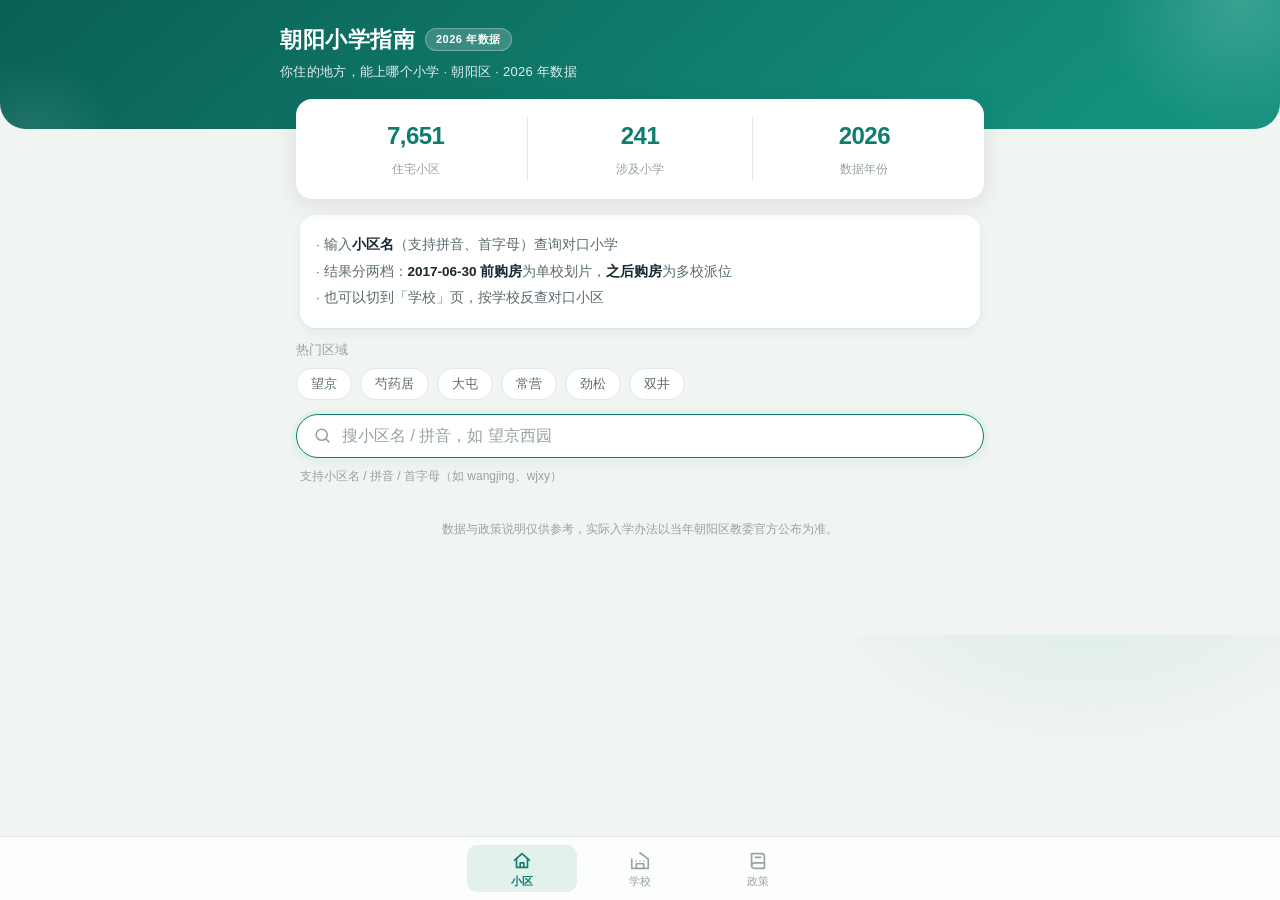
==== web/index.html @ c007869a "Initial commit: Chaoyang elementary school district guide (static web app)" ====
<!DOCTYPE html>
<html lang="zh-CN">
<head>
<meta charset="utf-8">
<meta name="viewport" content="width=device-width, initial-scale=1, viewport-fit=cover">
<title>朝阳小学指南 · 你住的地方，能上哪个小学</title>
<meta name="description" content="北京朝阳区住宅区对应小学入学服务片查询指南：7651 个小区对口学校、多校派位范围、入学政策。数据来源：朝阳区招生考试中心（2026年）。">
<link rel="stylesheet" href="app.css?v=7">
</head>
<body>
<header class="topbar">
  <div class="topbar-inner">
    <div class="brand-row">
      <span class="brand">朝阳小学指南</span>
      <span class="year-pill" id="year-pill">2026 年数据</span>
    </div>
    <div class="sub" id="meta-sub">你住的地方，能上哪个小学</div>
  </div>
</header>

<main id="main">

  <!-- ========== 查小区 ========== -->
  <section id="view-home" class="view">
    <div id="home-default">
      <div class="stats-card">
        <div class="stat"><b id="stat-count">–</b><span>住宅小区</span></div>
        <div class="stat"><b id="stat-schools">–</b><span>涉及小学</span></div>
        <div class="stat"><b id="stat-year">2026</b><span>数据年份</span></div>
      </div>
      <div class="tips">
        <p>· 输入<b>小区名</b>（支持拼音、首字母）查询对口小学</p>
        <p>· 结果分两档：<b>2017-06-30 前购房</b>为单校划片，<b>之后购房</b>为多校派位</p>
        <p>· 也可以切到「学校」页，按学校反查对口小区</p>
      </div>
      <div class="hot-areas">
        <div class="recent-title">热门区域</div>
        <div class="chips">
          <button class="chip" data-name="望京">望京</button>
          <button class="chip" data-name="芍药居">芍药居</button>
          <button class="chip" data-name="大屯">大屯</button>
          <button class="chip" data-name="常营">常营</button>
          <button class="chip" data-name="劲松">劲松</button>
          <button class="chip" data-name="双井">双井</button>
        </div>
      </div>
    </div>

    <div class="search-box">
      <div class="search-pill">
        <svg viewBox="0 0 24 24" fill="none" stroke="currentColor" stroke-width="2" stroke-linecap="round"><circle cx="11" cy="11" r="7"></circle><path d="M20 20l-3.5-3.5"></path></svg>
        <input id="q-community" type="search" autocomplete="off"
               placeholder="搜小区名 / 拼音，如 望京西园" maxlength="40">
      </div>
      <div class="hint" id="home-hint">支持小区名 / 拼音 / 首字母（如 wangjing、wjxy）</div>
    </div>

    <div id="recent-box" class="recent" hidden>
      <div class="recent-title">搜索历史 <button class="link-btn" id="recent-clear">清空</button></div>
      <div class="chips" id="recent-list"></div>
    </div>
    <ul id="community-results" class="result-list"></ul>
  </section>

  <!-- ========== 查学校 ========== -->
  <section id="view-school" class="view" hidden>
    <div class="search-box">
      <div class="search-pill">
        <svg viewBox="0 0 24 24" fill="none" stroke="currentColor" stroke-width="2" stroke-linecap="round"><circle cx="11" cy="11" r="7"></circle><path d="M20 20l-3.5-3.5"></path></svg>
        <input id="q-school" type="search" autocomplete="off"
               placeholder="学校名，如：花家地、白家庄" maxlength="40">
      </div>
      <div class="hint">按对口小区数排序 · 共 <span id="school-total">–</span> 所（含派位池学校）</div>
    </div>
    <ul id="school-results" class="result-list"></ul>
  </section>

  <!-- ========== 政策 ========== -->
  <section id="view-policy" class="view" hidden>
    <div class="card warn">
      <div class="card-title">先看懂一件事</div>
      <p>孩子上哪所学校，主要看两件事：<b>① 身份</b>（京籍 / 工作居住证 / 非京籍）与
      <b>② 住房</b>（朝阳房产的取证时间，或租房）。下面按六种组合说清楚。</p>
    </div>

    <div class="card">
      <div class="card-title">最重要的一条线：2017 年 6 月 30 日</div>
      <p>这一天<b>之前</b>取得朝阳不动产权证的地址 → 对应一所学校（单校划片）；<br>
      这一天<b>之后</b>取得 → 不再对应单一学校，在片区内<b>多校派位</b>。<br>
      本站每个小区的两档结果，就是这么来的。</p>
    </div>

    <div class="card">
      <div class="card-title">六种身份 × 住房组合</div>
      <div class="combo"><span class="no">1</span><div><b>京籍 + 朝阳房产</b><span>直接登记入学；按 2017-06-30 分界，单校或派位。</span></div></div>
      <div class="combo"><span class="no">2</span><div><b>京籍（外区户）+ 朝阳租房</b><span>不对应单校，统筹派位。须连续单独承租并实际居住满 3 年（至当年 5 月 1 日）+ 租赁平台备案 + 至少一方在朝阳就业满 3 年。</span></div></div>
      <div class="combo"><span class="no">3</span><div><b>工作居住证 + 朝阳房产</b><span>按本市户籍对待，规则同京籍有房。证件须在有效期内、子女已随迁、聘用单位注册在朝阳。</span></div></div>
      <div class="combo"><span class="no">4</span><div><b>工作居住证 + 租房</b><span>按本市户籍对待，统筹派位。朝阳对单位与居住地一致性审核较严。</span></div></div>
      <div class="combo"><span class="no">5</span><div><b>非京籍 + 朝阳房产</b><span>四证联审（务工就业 + 居住证明 + 全家户口簿 + 朝阳居住证）通过后统筹派位。至少一方在朝阳务工并缴社保。</span></div></div>
      <div class="combo"><span class="no">6</span><div><b>非京籍 + 租房</b><span>四证联审，居住材料为租赁合同 + 房主房产证与身份证 + 出租发票。居住证地址须与实际住所一致且连续有效。</span></div></div>
    </div>

    <div class="card">
      <div class="card-title">六年一学位</div>
      <p>一个实际居住地址自用于登记入学之年起，小学六年内原则上只提供一个学位
      （符合国家生育政策的多孩除外）。买房、租房前建议核实学位占用情况。</p>
    </div>

    <div class="card">
      <div class="card-title">关键时间线（2026 年版）</div>
      <p>5/6–5/31 信息采集（yjrx.bjedu.cn）<br>
      5/8–5/14 非京籍四证联审<br>
      6 月上旬 各校门口张贴招生公告（最终依据）<br>
      6–7 月 派位与录取</p>
    </div>

    <div class="card dim">
      <p id="policy-meta">–</p>
    </div>
  </section>

  <footer class="global-disclaimer">
    数据与政策说明仅供参考，实际入学办法以当年朝阳区教委官方公布为准。
  </footer>
</main>

<nav class="tabbar">
  <button class="tab active" data-tab="home" aria-label="小区">
    <svg viewBox="0 0 24 24" fill="none" stroke="currentColor" stroke-width="1.8" stroke-linecap="round" stroke-linejoin="round"><path d="M4 11l8-7 8 7"></path><path d="M6 10v9h12v-9"></path><path d="M10 19v-5h4v5"></path></svg>
    <span>小区</span>
  </button>
  <button class="tab" data-tab="school" aria-label="学校">
    <svg viewBox="0 0 24 24" fill="none" stroke="currentColor" stroke-width="1.8" stroke-linecap="round" stroke-linejoin="round"><path d="M3 10v10h18V10"></path><path d="M12 3l9 7"></path><path d="M8 20v-5h8v5"></path><path d="M8 12h.01M12 12h.01M16 12h.01"></path></svg>
    <span>学校</span>
  </button>
  <button class="tab" data-tab="policy" aria-label="政策">
    <svg viewBox="0 0 24 24" fill="none" stroke="currentColor" stroke-width="1.8" stroke-linecap="round" stroke-linejoin="round"><path d="M5 4h11a3 3 0 013 3v13H8a3 3 0 01-3-3V4z"></path><path d="M5 17a3 3 0 013-3h11"></path><path d="M9 8h6"></path></svg>
    <span>政策</span>
  </button>
</nav>

<script src="data.js?v=4"></script>
<script src="app.js?v=7"></script>
</body>
</html>
---- web/app.css ----
/* ============================================================
   朝阳小学指南 · 设计系统 v2
   色彩语义：primary 靛蓝 / 单校=绿 / 多校派位=琥珀 / 信息=蓝
   ============================================================ */

:root {
  --bg: #f1f5f2;
  --bg-glow: rgba(20, 144, 126, 0.10);
  --card: #ffffff;
  --ink: #17262f;
  --ink-2: #5b6b6d;
  --ink-3: #95a3a2;
  --primary: #0d7d6d;
  --primary-deep: #0a5f54;
  --primary-bright: #14907e;
  --primary-weak: #e2f1ec;
  --line: #e2e9e4;
  --green: #0c8a5a;
  --green-weak: #e7f6ef;
  --green-line: #b9e4cf;
  --amber: #c2670a;
  --amber-weak: #fdf3e3;
  --amber-line: #f0d9ae;
  --shadow-1: 0 1px 2px rgba(23, 38, 47, 0.05), 0 4px 14px rgba(23, 38, 47, 0.05);
  --shadow-2: 0 6px 24px rgba(23, 38, 47, 0.10);
  --radius: 16px;
}
@media (prefers-color-scheme: dark) {
  :root {
    --bg: #0c1210;
    --bg-glow: rgba(20, 144, 126, 0.07);
    --card: #141c19;
    --ink: #e9f0ec;
    --ink-2: #a8b6b1;
    --ink-3: #65736f;
    --primary: #57c9ac;
    --primary-deep: #0f6f5f;
    --primary-bright: #0d6657;
    --primary-weak: #1a2f2a;
    --line: #24302b;
    --green: #4ecb96;
    --green-weak: #122619;
    --green-line: #1f4232;
    --amber: #f0a04b;
    --amber-weak: #2c2210;
    --amber-line: #4a3714;
    --shadow-1: none;
    --shadow-2: none;
  }
}

* { box-sizing: border-box; -webkit-tap-highlight-color: transparent; }
html { font-size: 16px; }
body {
  margin: 0;
  font-family: -apple-system, BlinkMacSystemFont, "PingFang SC", "HarmonyOS Sans SC", "Segoe UI", "Microsoft YaHei", sans-serif;
  background:
    radial-gradient(420px 260px at 85% -60px, var(--bg-glow), transparent 70%),
    var(--bg);
  color: var(--ink);
  line-height: 1.6;
  -webkit-font-smoothing: antialiased;
}

/* ---------- 顶栏（静态，圆角底边 + 光晕装饰） ---------- */
.topbar {
  position: relative;
  background: linear-gradient(140deg, var(--primary-deep) 0%, var(--primary-bright) 88%);
  color: #fff;
  padding: calc(env(safe-area-inset-top, 0px) + 22px) 20px 46px;
  border-radius: 0 0 26px 26px;
  overflow: hidden;
}
.topbar::before, .topbar::after {
  content: ""; position: absolute; border-radius: 50%; pointer-events: none;
}
.topbar::before {
  width: 300px; height: 300px; right: -110px; top: -150px;
  background: radial-gradient(circle, rgba(255,255,255,0.16), transparent 65%);
}
.topbar::after {
  width: 200px; height: 200px; left: -70px; bottom: -120px;
  background: radial-gradient(circle, rgba(255,255,255,0.10), transparent 65%);
}
.topbar-inner { position: relative; max-width: 720px; margin: 0 auto; }
.brand-row { display: flex; align-items: center; gap: 10px; }
.brand { font-size: 22px; font-weight: 800; letter-spacing: 0.5px; }
.year-pill {
  font-size: 11px; font-weight: 600; letter-spacing: 0.5px;
  background: rgba(255, 255, 255, 0.18); border: 1px solid rgba(255, 255, 255, 0.28);
  border-radius: 999px; padding: 2px 10px;
}
.sub { font-size: 13px; opacity: 0.88; margin-top: 5px; letter-spacing: 0.3px; }

/* ---------- 主体 ---------- */
main {
  max-width: 720px; margin: 0 auto;
  padding: 0 16px calc(92px + env(safe-area-inset-bottom, 0px));
}
.view { animation: fade 0.22s ease; }
@keyframes fade { from { opacity: 0; transform: translateY(6px); } to { opacity: 1; transform: none; } }
@media (prefers-reduced-motion: reduce) {
  .view, .view * { animation: none !important; transition: none !important; }
}

/* ---------- 统计卡（压在顶栏上） ---------- */
.stats-card {
  display: flex; background: var(--card); border-radius: var(--radius);
  padding: 18px 8px; box-shadow: var(--shadow-2);
  margin-top: -30px; position: relative; z-index: 2;
}
.stat { flex: 1; text-align: center; }
.stat + .stat { border-left: 1px solid var(--line); }
.stat b {
  display: block; font-size: 24px; font-weight: 800; color: var(--primary);
  font-variant-numeric: tabular-nums; letter-spacing: -0.5px;
}
.stat span { font-size: 12px; color: var(--ink-3); }

/* ---------- 搜索 ---------- */
.search-box {
  position: sticky; top: 0; z-index: 9;
  background: linear-gradient(var(--bg) 82%, transparent);
  padding: 14px 0 12px;
}
.search-pill {
  display: flex; align-items: center; gap: 10px;
  background: var(--card); border-radius: 999px;
  padding: 0 6px 0 16px;
  box-shadow: var(--shadow-1);
  border: 1.5px solid var(--line);
  transition: border-color 0.15s, box-shadow 0.15s;
}
.search-pill:focus-within {
  border-color: var(--primary);
  box-shadow: 0 0 0 4px var(--primary-weak), var(--shadow-1);
}
.search-pill {
  border-color: color-mix(in srgb, var(--line) 80%, var(--ink-3));
  box-shadow: var(--shadow-2);
}
.search-pill svg { flex-shrink: 0; width: 19px; height: 19px; color: var(--ink-3); }
.search-pill input {
  flex: 1; min-width: 0; font-size: 16px; padding: 12px 0;
  border: 0; background: none; color: var(--ink); outline: none;
  font-family: inherit;
}
.search-pill input::placeholder { color: var(--ink-3); }
.hint { font-size: 12px; color: var(--ink-3); margin: 9px 4px 0; }

/* ---------- 首页提示 ---------- */
.tips {
  margin: 16px 4px 0; font-size: 13.5px; color: var(--ink-2);
  background: var(--card); border-radius: var(--radius);
  padding: 14px 16px; box-shadow: var(--shadow-1);
}
.tips p { margin: 5px 0; }
.tips b { color: var(--ink); }
.ex-link { color: var(--primary); text-decoration: none; font-weight: 600; }

/* ---------- 热门区域 ---------- */
.hot-areas { margin-top: 12px; }

/* ---------- 最近查询 ---------- */
.recent { margin-top: 14px; }
.recent-title {
  font-size: 12.5px; color: var(--ink-3); margin-bottom: 8px;
  display: flex; justify-content: space-between; align-items: center;
}
.link-btn { border: 0; background: none; color: var(--primary); font-size: 12.5px; padding: 0; cursor: pointer; }
.chips { display: flex; flex-wrap: wrap; gap: 8px; }
.chip {
  background: var(--card); border: 1px solid var(--line); color: var(--ink-2);
  border-radius: 999px; padding: 6px 14px; font-size: 13px; cursor: pointer;
  max-width: 100%; overflow: hidden; text-overflow: ellipsis; white-space: nowrap;
  transition: border-color 0.15s;
}
.chip:active { border-color: var(--primary); color: var(--primary); }
.recent .chip {
  background: var(--primary-weak); border-color: transparent;
  color: var(--primary-deep);
}
@media (prefers-color-scheme: dark) {
  .recent .chip { color: var(--primary); }
}

/* ---------- 结果列表 ---------- */
.result-list { list-style: none; margin: 4px 0 0; padding: 0; }
.row-btn {
  display: flex; align-items: center; gap: 10px;
  background: var(--card); border-radius: 14px;
  padding: 13px 14px 13px 16px; margin-bottom: 10px;
  box-shadow: var(--shadow-1); cursor: pointer; text-decoration: none; color: inherit;
  border: 0; width: 100%; text-align: left; font-size: 15px; font-family: inherit;
  transition: transform 0.1s;
}
.row-btn:active { transform: scale(0.985); }
.row-main { flex: 1; min-width: 0; display: flex; flex-direction: column; gap: 3px; }
.result-list .name {
  overflow: hidden; text-overflow: ellipsis; white-space: nowrap;
  font-weight: 600;
}
.row-sub {
  font-size: 12px; font-weight: 400; color: var(--ink-3);
  overflow: hidden; text-overflow: ellipsis; white-space: nowrap;
  line-height: 1.4;
}
.result-list .badge {
  flex-shrink: 0; font-size: 11.5px; font-weight: 600; color: var(--primary);
  background: var(--primary-weak); border-radius: 999px; padding: 3px 9px; white-space: nowrap;
}
.result-list .badge.mut { color: var(--amber); background: var(--amber-weak); }
.chev { flex-shrink: 0; color: var(--ink-3); font-size: 18px; line-height: 1; }

/* ---------- 详情 ---------- */
.detail {
  background: var(--card); border-radius: var(--radius);
  padding: 20px 18px; box-shadow: var(--shadow-2); margin-top: 14px;
}
.detail h2 { margin: 0 0 2px; font-size: 19px; font-weight: 800; line-height: 1.45; }
.back-row { margin-bottom: 8px; }
.back-btn {
  border: 0; background: none; color: var(--primary); font-size: 14px;
  padding: 0; cursor: pointer; font-weight: 600;
}
.section { margin-top: 16px; border-radius: 12px; padding: 13px 14px; }
.sec-a { background: var(--green-weak); border: 1px solid var(--green-line); }
.sec-b { background: var(--amber-weak); border: 1px solid var(--amber-line); }
.section-title { font-size: 12.5px; margin-bottom: 10px; display: flex; align-items: center; gap: 6px; }
.sec-a .section-title { color: var(--green); }
.sec-b .section-title { color: var(--amber); }
.section-title b { font-weight: 700; }
.idx {
  flex-shrink: 0; display: inline-flex; align-items: center; justify-content: center;
  width: 18px; height: 18px; border-radius: 50%; font-size: 11px; font-weight: 700;
  color: #fff; background: currentColor; position: relative;
}
.idx > i { position: relative; color: #fff; font-style: normal; mix-blend-mode: normal; }
.sec-a .idx { background: var(--green); }
.sec-b .idx { background: var(--amber); }
.school-chips { display: flex; flex-wrap: wrap; gap: 8px; }
.school-chip {
  display: inline-block; border-radius: 10px; padding: 8px 13px;
  font-size: 14px; font-weight: 600; cursor: pointer; border: 0; font-family: inherit;
  background: var(--card); box-shadow: var(--shadow-1);
  transition: transform 0.1s;
}
.sec-a .school-chip { color: var(--green); border: 1px solid var(--green-line); }
.sec-b .school-chip { color: var(--amber); border: 1px solid var(--amber-line); }
.school-chip:active { transform: scale(0.97); }
.school-chip.plain {
  background: none; border: 1px dashed var(--line); color: var(--ink-3);
  font-weight: 400; cursor: default; box-shadow: none;
}
.note { font-size: 12px; color: var(--ink-3); margin: 14px 0 0; }
.tag-row { margin-top: 10px; }
.tag {
  display: inline-block; font-size: 11.5px; border-radius: 6px; padding: 3px 8px;
  margin-right: 6px; color: var(--amber); background: var(--amber-weak);
  border: 1px solid var(--amber-line);
}

/* ---------- 学校详情：小区行 ---------- */
.community-mini {
  display: flex; align-items: center; gap: 8px;
  background: none; border: 0; width: 100%; text-align: left;
  padding: 11px 2px; border-bottom: 1px solid var(--line); cursor: pointer;
  font-size: 14px; color: var(--ink); font-family: inherit;
}
.community-mini:last-child, .community-mini:last-of-type { border-bottom: 0; }
.community-mini .chev { font-size: 15px; }
.more-btn {
  display: block; margin: 10px auto 4px; border: 1px solid var(--line);
  background: var(--card); color: var(--ink-2); border-radius: 999px;
  padding: 9px 24px; font-size: 13px; cursor: pointer; font-family: inherit;
}
.more-btn:active { color: var(--primary); border-color: var(--primary); }

/* ---------- 政策卡片 ---------- */
.card {
  background: var(--card); border-radius: var(--radius); padding: 17px 18px;
  margin-top: 14px; box-shadow: var(--shadow-1); font-size: 14px;
}
.card p { margin: 8px 0 0; color: var(--ink-2); }
.card-title { font-size: 15px; font-weight: 700; display: flex; align-items: center; gap: 8px; }
.card-title::before {
  content: ""; width: 4px; height: 16px; border-radius: 2px;
  background: var(--primary); flex-shrink: 0;
}
.card.warn { border: 1px solid var(--amber-line); }
.card.warn .card-title::before { background: var(--amber); }
.card.dim { font-size: 12.5px; color: var(--ink-3); box-shadow: none; background: none; }
.combo { padding: 12px 0; border-bottom: 1px solid var(--line); display: flex; gap: 12px; }
.combo:last-child { border-bottom: 0; }
.combo .no {
  flex-shrink: 0; width: 22px; height: 22px; margin-top: 2px;
  display: flex; align-items: center; justify-content: center;
  border-radius: 50%; background: var(--primary-weak); color: var(--primary);
  font-size: 12px; font-weight: 700;
}
.combo b { display: block; font-size: 14.5px; }
.combo span { display: block; font-size: 13px; color: var(--ink-2); margin-top: 3px; }

/* ---------- 底部导航（毛玻璃） ---------- */
.tabbar {
  position: fixed; left: 0; right: 0; bottom: 0; z-index: 20;
  display: flex; justify-content: center; gap: 8px;
  background: color-mix(in srgb, var(--card) 78%, transparent);
  -webkit-backdrop-filter: blur(18px); backdrop-filter: blur(18px);
  border-top: 1px solid var(--line);
  padding: 8px 12px calc(8px + env(safe-area-inset-bottom, 0px));
}
.tab {
  flex: 1; max-width: 110px; border: 0; background: none; color: var(--ink-3);
  font-size: 11px; padding: 5px 0 3px; cursor: pointer; font-family: inherit;
  display: flex; flex-direction: column; align-items: center; gap: 2px;
  border-radius: 10px; transition: color 0.15s, background 0.15s;
}
.tab svg { width: 22px; height: 22px; }
.tab.active { color: var(--primary); background: var(--primary-weak); font-weight: 700; }

.empty { text-align: center; color: var(--ink-3); font-size: 13.5px; padding: 40px 20px; line-height: 2; }

/* ============================================================
   动画层：入场/交错/数字（全部 transform+opacity，合成器友好）
   ============================================================ */

@keyframes rise {
  from { opacity: 0; transform: translateY(10px); }
  to { opacity: 1; transform: none; }
}
@keyframes fadeDown {
  from { opacity: 0; transform: translateY(-10px); }
  to { opacity: 1; transform: none; }
}
@keyframes detailIn {
  from { opacity: 0; transform: translateY(16px) scale(0.98); }
  to { opacity: 1; transform: none; }
}
@keyframes pop {
  0% { opacity: 0; transform: scale(0.8); }
  70% { transform: scale(1.04); }
  100% { opacity: 1; transform: scale(1); }
}
@keyframes glowDrift {
  from { transform: translate(0, 0); }
  to { transform: translate(-18px, 14px); }
}

/* 顶栏文字入场 + 光晕缓慢漂移 */
.topbar-inner { animation: fadeDown 0.5s 0.05s cubic-bezier(0.2, 0.7, 0.3, 1) backwards; }
.topbar::before { animation: glowDrift 9s ease-in-out infinite alternate; }
.topbar::after { animation: glowDrift 11s ease-in-out infinite alternate-reverse; }

/* 统计卡与说明入场 */
.stats-card { animation: rise 0.4s 0.12s cubic-bezier(0.2, 0.7, 0.3, 1) backwards; }
.tips, .hot-areas, .recent { animation: rise 0.35s 0.2s cubic-bezier(0.2, 0.7, 0.3, 1) backwards; }

/* 搜索结果/学校列表：交错入场（前 10 条参与交错，避免长列表等待） */
.result-list li { animation: rise 0.26s cubic-bezier(0.2, 0.7, 0.3, 1) backwards; }
.result-list li:nth-child(1) { animation-delay: 0.02s; }
.result-list li:nth-child(2) { animation-delay: 0.05s; }
.result-list li:nth-child(3) { animation-delay: 0.08s; }
.result-list li:nth-child(4) { animation-delay: 0.11s; }
.result-list li:nth-child(5) { animation-delay: 0.14s; }
.result-list li:nth-child(6) { animation-delay: 0.17s; }
.result-list li:nth-child(7) { animation-delay: 0.2s; }
.result-list li:nth-child(8) { animation-delay: 0.23s; }
.result-list li:nth-child(n + 9) { animation-delay: 0.26s; }

/* 详情卡滑入，两档分区依次出现 */
.detail { animation: detailIn 0.32s cubic-bezier(0.2, 0.7, 0.3, 1) backwards; }
.detail .sec-a { animation: rise 0.3s 0.08s cubic-bezier(0.2, 0.7, 0.3, 1) backwards; }
.detail .sec-b { animation: rise 0.3s 0.16s cubic-bezier(0.2, 0.7, 0.3, 1) backwards; }
.detail .note { animation: rise 0.3s 0.22s cubic-bezier(0.2, 0.7, 0.3, 1) backwards; }

/* 政策卡片交错 */
.card { animation: rise 0.3s cubic-bezier(0.2, 0.7, 0.3, 1) backwards; }
#view-policy .card:nth-child(1) { animation-delay: 0.03s; }
#view-policy .card:nth-child(2) { animation-delay: 0.08s; }
#view-policy .card:nth-child(3) { animation-delay: 0.13s; }
#view-policy .card:nth-child(4) { animation-delay: 0.18s; }
#view-policy .card:nth-child(5) { animation-delay: 0.23s; }
#view-policy .card:nth-child(n + 6) { animation-delay: 0.28s; }

/* 热门/历史 chips 弹入 */
.chips .chip { animation: pop 0.3s cubic-bezier(0.2, 0.7, 0.3, 1) backwards; }
.chips .chip:nth-child(1) { animation-delay: 0.22s; }
.chips .chip:nth-child(2) { animation-delay: 0.26s; }
.chips .chip:nth-child(3) { animation-delay: 0.3s; }
.chips .chip:nth-child(4) { animation-delay: 0.34s; }
.chips .chip:nth-child(5) { animation-delay: 0.38s; }
.chips .chip:nth-child(6) { animation-delay: 0.42s; }
.chips .chip:nth-child(n + 7) { animation-delay: 0.46s; }

/* 底栏切换图标弹跳 */
.tab.active svg { animation: pop 0.25s cubic-bezier(0.2, 0.7, 0.3, 1); }

/* 桌面悬停微抬升 */
@media (hover: hover) {
  .row-btn:hover { transform: translateY(-1px); box-shadow: var(--shadow-2); }
  .chip:hover { border-color: var(--primary); color: var(--primary); }
}

/* 数字滚动由 JS 驱动（rAF），reduced-motion 时直接落定 */

/* ---------- 全局免责页脚（每个页面底部） ---------- */
.global-disclaimer {
  margin-top: 22px; padding: 0 10px 4px; text-align: center;
  font-size: 11.5px; color: var(--ink-3); line-height: 1.7;
  animation: rise 0.3s 0.25s cubic-bezier(0.2, 0.7, 0.3, 1) backwards;
}
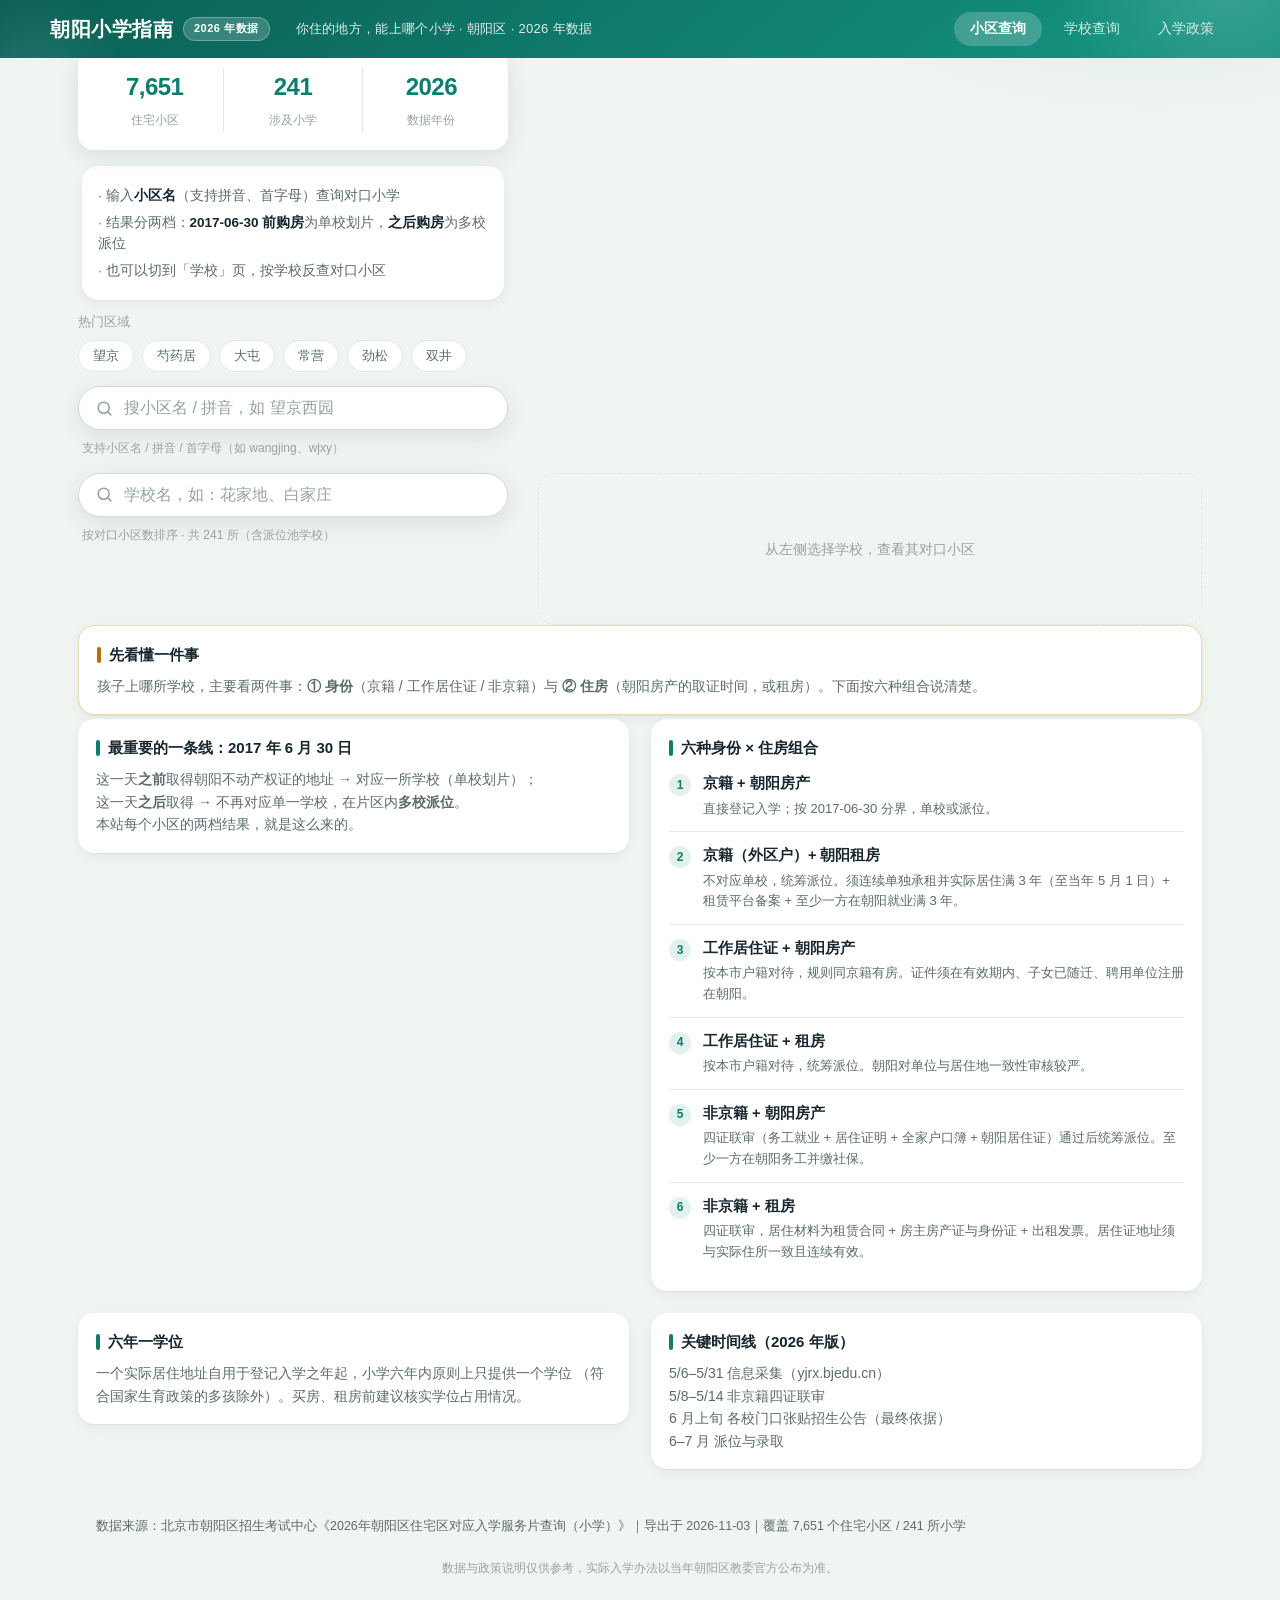
==== commit f817dabe: "Responsive desktop layout: top nav + two-pane master-detail + policy grid" ====
--- a/web/index.html
+++ b/web/index.html
@@ -5,7 +5,7 @@
 <meta name="viewport" content="width=device-width, initial-scale=1, viewport-fit=cover">
 <title>朝阳小学指南 · 你住的地方，能上哪个小学</title>
 <meta name="description" content="北京朝阳区住宅区对应小学入学服务片查询指南：7651 个小区对口学校、多校派位范围、入学政策。数据来源：朝阳区招生考试中心（2026年）。">
-<link rel="stylesheet" href="app.css?v=7">
+<link rel="stylesheet" href="app.css?v=9">
 </head>
 <body>
 <header class="topbar">
@@ -15,6 +15,11 @@
       <span class="year-pill" id="year-pill">2026 年数据</span>
     </div>
     <div class="sub" id="meta-sub">你住的地方，能上哪个小学</div>
+    <nav class="topnav">
+      <button class="tnav" data-tab="home">小区查询</button>
+      <button class="tnav" data-tab="school">学校查询</button>
+      <button class="tnav" data-tab="policy">入学政策</button>
+    </nav>
   </div>
 </header>
 
@@ -46,33 +51,38 @@
       </div>
     </div>
 
-    <div class="search-box">
-      <div class="search-pill">
-        <svg viewBox="0 0 24 24" fill="none" stroke="currentColor" stroke-width="2" stroke-linecap="round"><circle cx="11" cy="11" r="7"></circle><path d="M20 20l-3.5-3.5"></path></svg>
-        <input id="q-community" type="search" autocomplete="off"
-               placeholder="搜小区名 / 拼音，如 望京西园" maxlength="40">
+    <div class="col-list">
+      <div class="search-box">
+        <div class="search-pill">
+          <svg viewBox="0 0 24 24" fill="none" stroke="currentColor" stroke-width="2" stroke-linecap="round"><circle cx="11" cy="11" r="7"></circle><path d="M20 20l-3.5-3.5"></path></svg>
+          <input id="q-community" type="search" autocomplete="off"
+                 placeholder="搜小区名 / 拼音，如 望京西园" maxlength="40">
+        </div>
+        <div class="hint" id="home-hint">支持小区名 / 拼音 / 首字母（如 wangjing、wjxy）</div>
       </div>
-      <div class="hint" id="home-hint">支持小区名 / 拼音 / 首字母（如 wangjing、wjxy）</div>
+
+      <div id="recent-box" class="recent" hidden>
+        <div class="recent-title">搜索历史 <button class="link-btn" id="recent-clear">清空</button></div>
+        <div class="chips" id="recent-list"></div>
+      </div>
+      <ul id="community-results" class="result-list"></ul>
     </div>
-
-    <div id="recent-box" class="recent" hidden>
-      <div class="recent-title">搜索历史 <button class="link-btn" id="recent-clear">清空</button></div>
-      <div class="chips" id="recent-list"></div>
-    </div>
-    <ul id="community-results" class="result-list"></ul>
   </section>
 
   <!-- ========== 查学校 ========== -->
   <section id="view-school" class="view" hidden>
-    <div class="search-box">
-      <div class="search-pill">
-        <svg viewBox="0 0 24 24" fill="none" stroke="currentColor" stroke-width="2" stroke-linecap="round"><circle cx="11" cy="11" r="7"></circle><path d="M20 20l-3.5-3.5"></path></svg>
-        <input id="q-school" type="search" autocomplete="off"
-               placeholder="学校名，如：花家地、白家庄" maxlength="40">
+    <div class="col-list">
+      <div class="search-box">
+        <div class="search-pill">
+          <svg viewBox="0 0 24 24" fill="none" stroke="currentColor" stroke-width="2" stroke-linecap="round"><circle cx="11" cy="11" r="7"></circle><path d="M20 20l-3.5-3.5"></path></svg>
+          <input id="q-school" type="search" autocomplete="off"
+                 placeholder="学校名，如：花家地、白家庄" maxlength="40">
+        </div>
+        <div class="hint">按对口小区数排序 · 共 <span id="school-total">–</span> 所（含派位池学校）</div>
       </div>
-      <div class="hint">按对口小区数排序 · 共 <span id="school-total">–</span> 所（含派位池学校）</div>
+      <ul id="school-results" class="result-list"></ul>
     </div>
-    <ul id="school-results" class="result-list"></ul>
+    <div class="pane-hint">从左侧选择学校，查看其对口小区</div>
   </section>
 
   <!-- ========== 政策 ========== -->
@@ -140,6 +150,6 @@
 </nav>
 
 <script src="data.js?v=4"></script>
-<script src="app.js?v=7"></script>
+<script src="app.js?v=9"></script>
 </body>
 </html>
--- a/web/app.css
+++ b/web/app.css
@@ -410,3 +410,84 @@
   font-size: 11.5px; color: var(--ink-3); line-height: 1.7;
   animation: rise 0.3s 0.25s cubic-bezier(0.2, 0.7, 0.3, 1) backwards;
 }
+
+/* ---------- 选中行 / 桌面占位提示 / 顶部导航（默认隐藏） ---------- */
+.row-btn.selected { border: 1.5px solid var(--primary); }
+.pane-hint, .topnav { display: none; }
+
+/* ============================================================
+   桌面端（≥1024px）：顶栏导航 + 双栏布局 + 政策双列
+   ============================================================ */
+@media (min-width: 1024px) {
+  body { background:
+    radial-gradient(600px 320px at 90% -80px, var(--bg-glow), transparent 70%),
+    var(--bg);
+  }
+
+  /* 顶栏：紧凑吸顶横条，导航入顶栏 */
+  .topbar {
+    position: sticky; top: 0; z-index: 30;
+    padding: 12px 28px; border-radius: 0;
+  }
+  .topbar::before { width: 380px; height: 380px; right: -140px; top: -220px; }
+  .topbar-inner { max-width: 1180px; display: flex; align-items: center; gap: 26px; }
+  .brand { font-size: 20px; }
+  .sub { margin-top: 0; font-size: 13px; }
+  .topnav { display: flex; gap: 6px; margin-left: auto; }
+  .tnav {
+    border: 0; background: none; color: rgba(255, 255, 255, 0.82);
+    font-size: 14px; padding: 8px 16px; border-radius: 999px; cursor: pointer;
+    font-family: inherit; transition: background 0.15s, color 0.15s;
+  }
+  .tnav:hover { background: rgba(255, 255, 255, 0.12); color: #fff; }
+  .tnav.active { background: rgba(255, 255, 255, 0.2); color: #fff; font-weight: 700; }
+
+  main { max-width: 1180px; padding: 22px 28px 60px; }
+  .tabbar { display: none; }
+  .view { animation: none; }
+  .topbar-inner { animation: none; }
+
+  /* 小区页：左列表右详情 */
+  #view-home {
+    display: grid; column-gap: 30px; align-items: start;
+    grid-template-columns: minmax(360px, 430px) 1fr;
+    grid-template-areas: "default side" "list side";
+  }
+  #home-default { grid-area: default; max-width: 860px; }
+  #view-home .col-list { grid-area: list; }
+  #view-home .search-box { position: static; background: none; padding: 14px 0 10px; }
+  #view-home .detail-host { grid-area: side; position: sticky; top: 86px; margin-top: 14px; }
+
+  /* 学校页：同款双栏 */
+  #view-school {
+    display: grid; column-gap: 30px; align-items: start;
+    grid-template-columns: minmax(360px, 430px) 1fr;
+    grid-template-areas: "list side";
+  }
+  #view-school .col-list { grid-area: list; }
+  #view-school .search-box { position: static; background: none; padding: 0 0 10px; }
+  #view-school .pane-hint {
+    grid-area: side; display: block;
+    border: 1.5px dashed var(--line); border-radius: var(--radius);
+    color: var(--ink-3); font-size: 14px; text-align: center;
+    padding: 64px 20px;
+  }
+  #view-school.has-detail .pane-hint { display: none; }
+  #view-school .detail-host { grid-area: side; position: sticky; top: 86px; }
+
+  /* 详情内部两档并排 */
+  .detail .back-row { display: none; } /* 桌面双栏无需返回按钮 */
+  .detail .sec-a, .detail .sec-b { margin-top: 14px; }
+
+  /* 政策页：双列卡片 */
+  #view-policy { display: grid; grid-template-columns: 1fr 1fr; column-gap: 22px; align-items: start; }
+  #view-policy .card { margin-top: 0; margin-bottom: 22px; }
+  #view-policy .card.warn { grid-column: 1 / -1; margin-bottom: 4px; }
+  #view-policy .card.dim { grid-column: 1 / -1; margin: 0; }
+  #view-policy .card { animation: none; }
+
+  .global-disclaimer { margin-top: 6px; animation: none; }
+  .result-list li { animation: none; }
+  .chips .chip { animation: none; }
+  .stats-card, .tips, .hot-areas, .recent { animation: none; }
+}
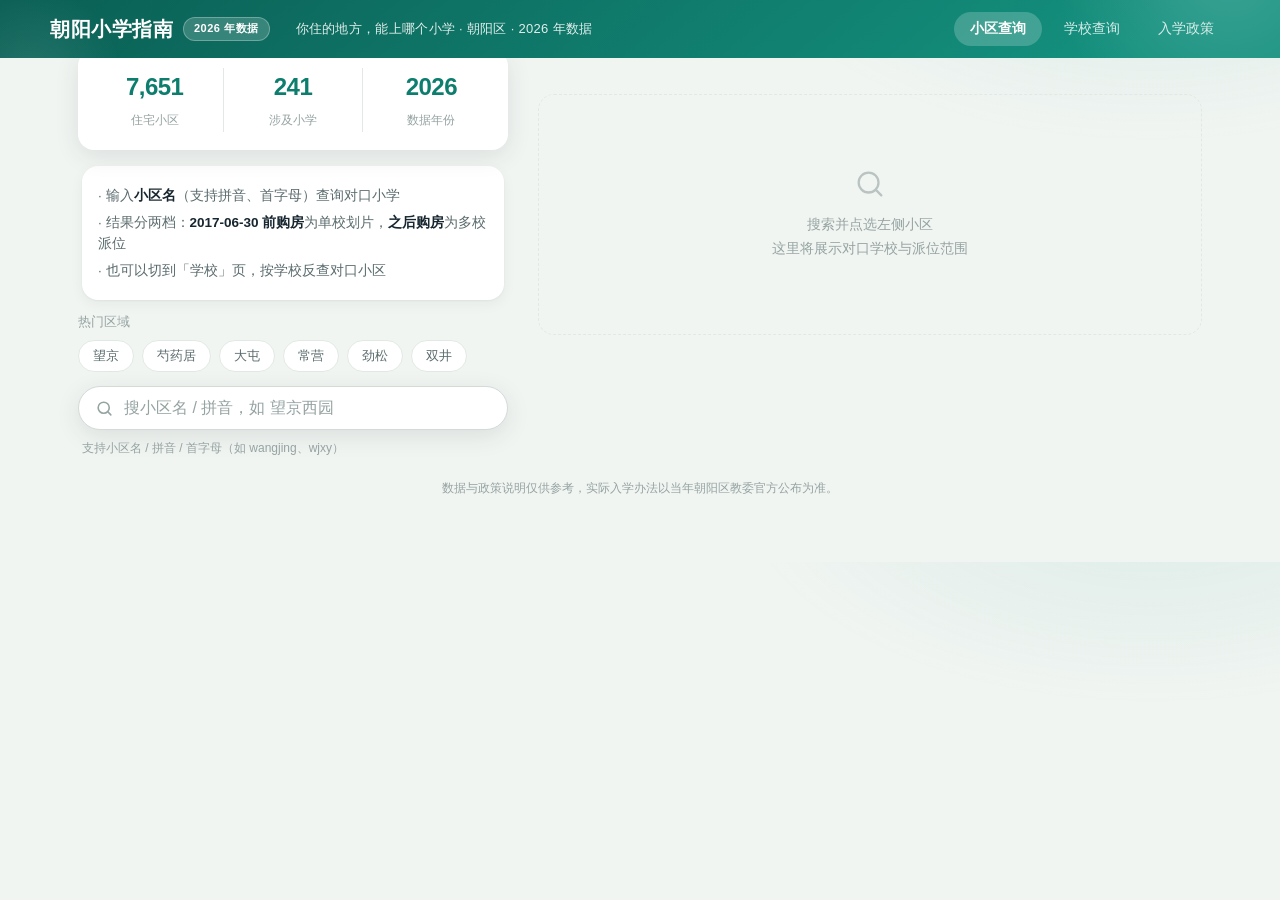
==== commit 7b44e420: "Fix desktop view stacking ([hidden] vs display:grid); add side placeholder panels; cap history chip " ====
--- a/web/index.html
+++ b/web/index.html
@@ -5,7 +5,7 @@
 <meta name="viewport" content="width=device-width, initial-scale=1, viewport-fit=cover">
 <title>朝阳小学指南 · 你住的地方，能上哪个小学</title>
 <meta name="description" content="北京朝阳区住宅区对应小学入学服务片查询指南：7651 个小区对口学校、多校派位范围、入学政策。数据来源：朝阳区招生考试中心（2026年）。">
-<link rel="stylesheet" href="app.css?v=9">
+<link rel="stylesheet" href="app.css?v=10">
 </head>
 <body>
 <header class="topbar">
@@ -67,6 +67,10 @@
       </div>
       <ul id="community-results" class="result-list"></ul>
     </div>
+    <div class="pane-hint">
+      <svg viewBox="0 0 24 24" fill="none" stroke="currentColor" stroke-width="1.6" stroke-linecap="round"><circle cx="11" cy="11" r="7"></circle><path d="M20 20l-3.5-3.5"></path></svg>
+      <span>搜索并点选左侧小区<br>这里将展示对口学校与派位范围</span>
+    </div>
   </section>
 
   <!-- ========== 查学校 ========== -->
@@ -82,7 +86,10 @@
       </div>
       <ul id="school-results" class="result-list"></ul>
     </div>
-    <div class="pane-hint">从左侧选择学校，查看其对口小区</div>
+    <div class="pane-hint">
+      <svg viewBox="0 0 24 24" fill="none" stroke="currentColor" stroke-width="1.6" stroke-linecap="round" stroke-linejoin="round"><path d="M3 10v10h18V10"></path><path d="M12 3l9 7"></path><path d="M8 20v-5h8v5"></path></svg>
+      <span>从左侧选择学校<br>查看其对口小区</span>
+    </div>
   </section>
 
   <!-- ========== 政策 ========== -->
@@ -150,6 +157,6 @@
 </nav>
 
 <script src="data.js?v=4"></script>
-<script src="app.js?v=9"></script>
+<script src="app.js?v=10"></script>
 </body>
 </html>
--- a/web/app.css
+++ b/web/app.css
@@ -50,6 +50,9 @@
 }
 
 * { box-sizing: border-box; -webkit-tap-highlight-color: transparent; }
+/* 关键：作者样式若给元素设置 display 会覆盖 [hidden] 的浏览器默认隐藏，
+   必须用 !important 保证 hidden 属性在任何断点下都生效 */
+[hidden] { display: none !important; }
 html { font-size: 16px; }
 body {
   margin: 0;
@@ -414,6 +417,7 @@
 /* ---------- 选中行 / 桌面占位提示 / 顶部导航（默认隐藏） ---------- */
 .row-btn.selected { border: 1.5px solid var(--primary); }
 .pane-hint, .topnav { display: none; }
+.recent .chip { max-width: 280px; }
 
 /* ============================================================
    桌面端（≥1024px）：顶栏导航 + 双栏布局 + 政策双列
@@ -457,6 +461,8 @@
   #view-home .col-list { grid-area: list; }
   #view-home .search-box { position: static; background: none; padding: 14px 0 10px; }
   #view-home .detail-host { grid-area: side; position: sticky; top: 86px; margin-top: 14px; }
+  #view-home .pane-hint { grid-area: side; margin-top: 14px; }
+  #view-home.has-detail .pane-hint { display: none; }
 
   /* 学校页：同款双栏 */
   #view-school {
@@ -466,12 +472,15 @@
   }
   #view-school .col-list { grid-area: list; }
   #view-school .search-box { position: static; background: none; padding: 0 0 10px; }
-  #view-school .pane-hint {
-    grid-area: side; display: block;
+  #view-school .pane-hint { grid-area: side; }
+  .pane-hint {
+    display: flex; flex-direction: column; align-items: center; justify-content: center; gap: 12px;
     border: 1.5px dashed var(--line); border-radius: var(--radius);
-    color: var(--ink-3); font-size: 14px; text-align: center;
-    padding: 64px 20px;
-  }
+    color: var(--ink-3); font-size: 13.5px; text-align: center; line-height: 1.8;
+    padding: 72px 24px;
+  }
+  .pane-hint svg { width: 34px; height: 34px; opacity: 0.6; }
+  #view-home.has-detail .pane-hint,
   #view-school.has-detail .pane-hint { display: none; }
   #view-school .detail-host { grid-area: side; position: sticky; top: 86px; }
 
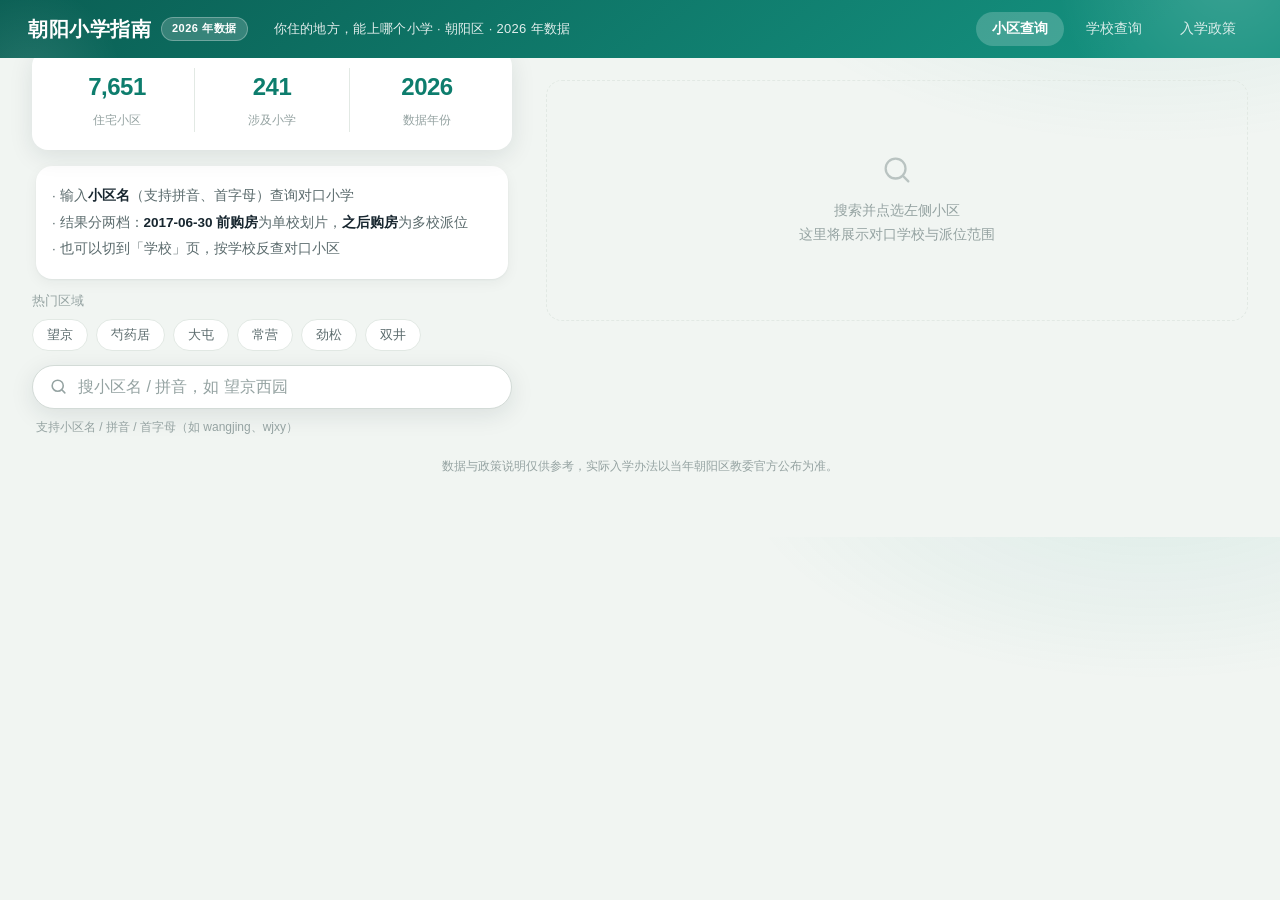
==== commit c723dbea: "Polish desktop layout: wider container, sibling-community list for deep links, tighter detail card" ====
--- a/web/index.html
+++ b/web/index.html
@@ -5,7 +5,7 @@
 <meta name="viewport" content="width=device-width, initial-scale=1, viewport-fit=cover">
 <title>朝阳小学指南 · 你住的地方，能上哪个小学</title>
 <meta name="description" content="北京朝阳区住宅区对应小学入学服务片查询指南：7651 个小区对口学校、多校派位范围、入学政策。数据来源：朝阳区招生考试中心（2026年）。">
-<link rel="stylesheet" href="app.css?v=10">
+<link rel="stylesheet" href="app.css?v=12">
 </head>
 <body>
 <header class="topbar">
@@ -65,6 +65,7 @@
         <div class="recent-title">搜索历史 <button class="link-btn" id="recent-clear">清空</button></div>
         <div class="chips" id="recent-list"></div>
       </div>
+      <div id="list-label" class="list-label" hidden></div>
       <ul id="community-results" class="result-list"></ul>
     </div>
     <div class="pane-hint">
@@ -157,6 +158,6 @@
 </nav>
 
 <script src="data.js?v=4"></script>
-<script src="app.js?v=10"></script>
+<script src="app.js?v=11"></script>
 </body>
 </html>
--- a/web/app.css
+++ b/web/app.css
@@ -220,6 +220,12 @@
   background: var(--card); border-radius: var(--radius);
   padding: 20px 18px; box-shadow: var(--shadow-2); margin-top: 14px;
 }
+/* 桌面端：详情卡自身高度自适应内容，两档分区并排更紧凑 */
+@media (min-width: 1024px) {
+  .detail { margin-top: 0; }
+  .detail .sec-a, .detail .sec-b { margin-top: 12px; }
+  .detail h2 { font-size: 20px; }
+}
 .detail h2 { margin: 0 0 2px; font-size: 19px; font-weight: 800; line-height: 1.45; }
 .back-row { margin-bottom: 8px; }
 .back-btn {
@@ -418,6 +424,7 @@
 .row-btn.selected { border: 1.5px solid var(--primary); }
 .pane-hint, .topnav { display: none; }
 .recent .chip { max-width: 280px; }
+.list-label { font-size: 12.5px; color: var(--ink-3); margin: 6px 4px 9px; }
 
 /* ============================================================
    桌面端（≥1024px）：顶栏导航 + 双栏布局 + 政策双列
@@ -434,7 +441,7 @@
     padding: 12px 28px; border-radius: 0;
   }
   .topbar::before { width: 380px; height: 380px; right: -140px; top: -220px; }
-  .topbar-inner { max-width: 1180px; display: flex; align-items: center; gap: 26px; }
+  .topbar-inner { max-width: 1400px; display: flex; align-items: center; gap: 26px; }
   .brand { font-size: 20px; }
   .sub { margin-top: 0; font-size: 13px; }
   .topnav { display: flex; gap: 6px; margin-left: auto; }
@@ -446,23 +453,30 @@
   .tnav:hover { background: rgba(255, 255, 255, 0.12); color: #fff; }
   .tnav.active { background: rgba(255, 255, 255, 0.2); color: #fff; font-weight: 700; }
 
-  main { max-width: 1180px; padding: 22px 28px 60px; }
+  main { max-width: 1400px; padding: 22px 32px 56px; }
   .tabbar { display: none; }
   .view { animation: none; }
   .topbar-inner { animation: none; }
 
   /* 小区页：左列表右详情 */
   #view-home {
-    display: grid; column-gap: 30px; align-items: start;
-    grid-template-columns: minmax(360px, 430px) 1fr;
+    display: grid; column-gap: 34px; align-items: start;
+    grid-template-columns: minmax(420px, 480px) 1fr;
     grid-template-areas: "default side" "list side";
   }
   #home-default { grid-area: default; max-width: 860px; }
   #view-home .col-list { grid-area: list; }
   #view-home .search-box { position: static; background: none; padding: 14px 0 10px; }
-  #view-home .detail-host { grid-area: side; position: sticky; top: 86px; margin-top: 14px; }
-  #view-home .pane-hint { grid-area: side; margin-top: 14px; }
+  #view-home .detail-host { grid-area: side; position: sticky; top: 86px; margin-top: 0; align-self: start; }
+  #view-home .pane-hint { grid-area: side; margin-top: 0; }
   #view-home.has-detail .pane-hint { display: none; }
+  /* 详情态：收起说明卡与历史，左栏专注列表 */
+  #view-home.has-detail .tips,
+  #view-home.has-detail .recent { display: none; }
+  /* 右栏详情卡按内容高度，不随左栏拉伸 */
+  #view-home .detail { max-width: 100%; }
+  /* 搜索历史限制为两行，避免左栏被占满 */
+  #view-home .recent .chips { max-height: 74px; overflow: hidden; }
 
   /* 学校页：同款双栏 */
   #view-school {
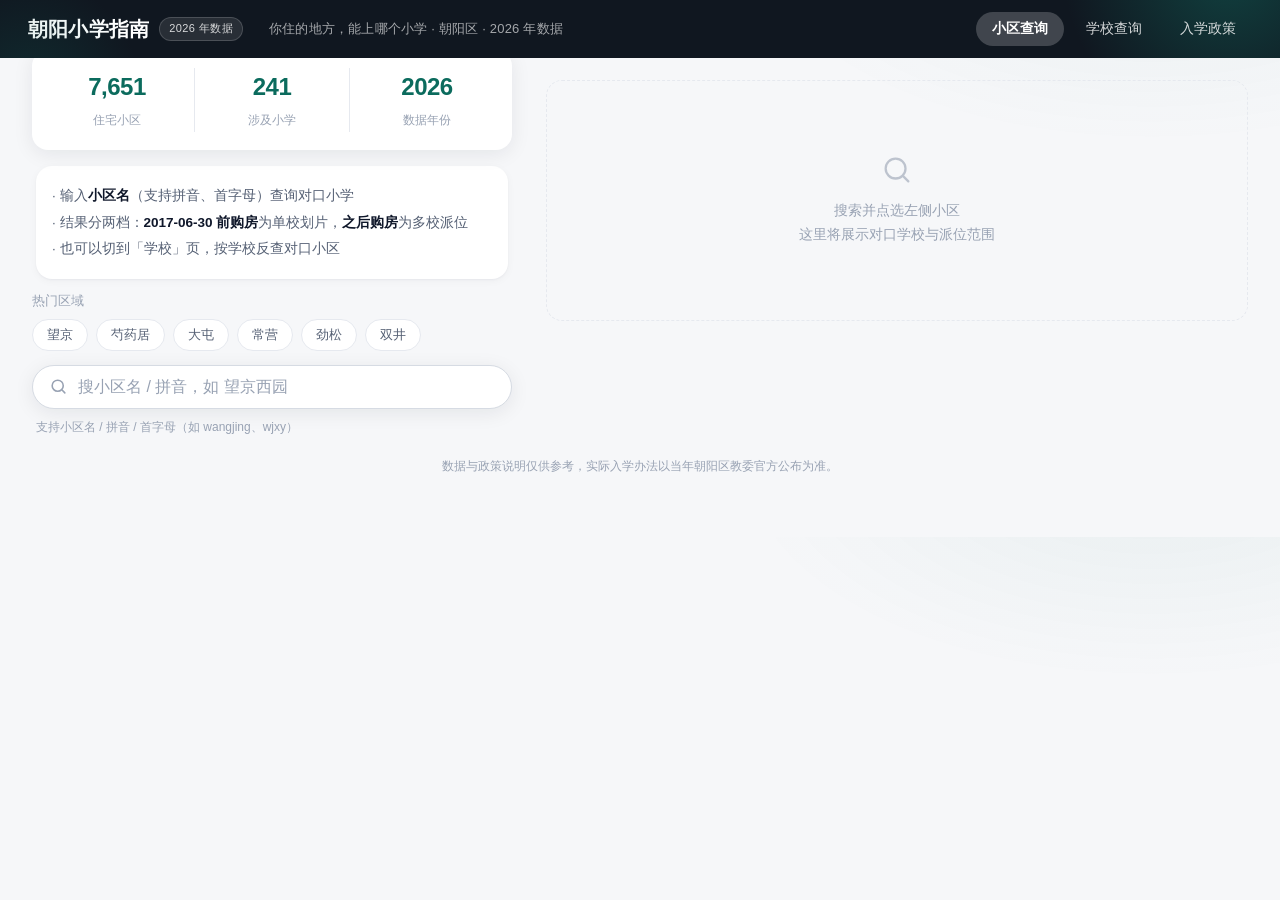
==== commit 0f5974ab: "Restyle color system: neutral canvas, ink header, restrained accent; section color bars" ====
--- a/web/index.html
+++ b/web/index.html
@@ -5,7 +5,7 @@
 <meta name="viewport" content="width=device-width, initial-scale=1, viewport-fit=cover">
 <title>朝阳小学指南 · 你住的地方，能上哪个小学</title>
 <meta name="description" content="北京朝阳区住宅区对应小学入学服务片查询指南：7651 个小区对口学校、多校派位范围、入学政策。数据来源：朝阳区招生考试中心（2026年）。">
-<link rel="stylesheet" href="app.css?v=12">
+<link rel="stylesheet" href="app.css?v=14">
 </head>
 <body>
 <header class="topbar">
@@ -158,6 +158,6 @@
 </nav>
 
 <script src="data.js?v=4"></script>
-<script src="app.js?v=11"></script>
+<script src="app.js?v=12"></script>
 </body>
 </html>
--- a/web/app.css
+++ b/web/app.css
@@ -1,49 +1,50 @@
 /* ============================================================
-   朝阳小学指南 · 设计系统 v2
-   色彩语义：primary 靛蓝 / 单校=绿 / 多校派位=琥珀 / 信息=蓝
+   朝阳小学指南 · 设计系统 v3
+   思路：中性灰底 + 近墨顶栏 + 单一强调色（只在小面积出现）
+        分区语义用「左侧细色条」表达，不再整块铺色
    ============================================================ */
 
 :root {
-  --bg: #f1f5f2;
-  --bg-glow: rgba(20, 144, 126, 0.10);
+  --bg: #f6f7f9;
+  --bg-glow: rgba(11, 107, 93, 0.06);
   --card: #ffffff;
-  --ink: #17262f;
-  --ink-2: #5b6b6d;
-  --ink-3: #95a3a2;
-  --primary: #0d7d6d;
-  --primary-deep: #0a5f54;
-  --primary-bright: #14907e;
-  --primary-weak: #e2f1ec;
-  --line: #e2e9e4;
-  --green: #0c8a5a;
-  --green-weak: #e7f6ef;
-  --green-line: #b9e4cf;
-  --amber: #c2670a;
-  --amber-weak: #fdf3e3;
-  --amber-line: #f0d9ae;
-  --shadow-1: 0 1px 2px rgba(23, 38, 47, 0.05), 0 4px 14px rgba(23, 38, 47, 0.05);
-  --shadow-2: 0 6px 24px rgba(23, 38, 47, 0.10);
+  --ink: #0f172a;
+  --ink-2: #556074;
+  --ink-3: #98a2b3;
+  --primary: #0b6b5d;
+  --primary-deep: #0a4f45;
+  --primary-bright: #12796a;
+  --primary-weak: #e8f3f0;
+  --line: #e6e9ef;
+  --green: #0a7a52;
+  --green-weak: #f0f8f4;
+  --green-line: #cfe9dd;
+  --amber: #a8620d;
+  --amber-weak: #fdf7ec;
+  --amber-line: #f0e2c8;
+  --shadow-1: 0 1px 2px rgba(15, 23, 42, 0.04), 0 2px 8px rgba(15, 23, 42, 0.04);
+  --shadow-2: 0 4px 20px rgba(15, 23, 42, 0.08);
   --radius: 16px;
 }
 @media (prefers-color-scheme: dark) {
   :root {
-    --bg: #0c1210;
-    --bg-glow: rgba(20, 144, 126, 0.07);
-    --card: #141c19;
-    --ink: #e9f0ec;
-    --ink-2: #a8b6b1;
-    --ink-3: #65736f;
-    --primary: #57c9ac;
-    --primary-deep: #0f6f5f;
-    --primary-bright: #0d6657;
-    --primary-weak: #1a2f2a;
-    --line: #24302b;
+    --bg: #0b0f14;
+    --bg-glow: rgba(18, 121, 106, 0.05);
+    --card: #141922;
+    --ink: #e8ecf3;
+    --ink-2: #a3adbd;
+    --ink-3: #69738a;
+    --primary: #4fc3ab;
+    --primary-deep: #0d4a41;
+    --primary-bright: #0f5f53;
+    --primary-weak: #16241f;
+    --line: #232a36;
     --green: #4ecb96;
-    --green-weak: #122619;
-    --green-line: #1f4232;
-    --amber: #f0a04b;
-    --amber-weak: #2c2210;
-    --amber-line: #4a3714;
+    --green-weak: #101d18;
+    --green-line: #1e3a2c;
+    --amber: #eaa152;
+    --amber-weak: #1f1a10;
+    --amber-line: #3d3018;
     --shadow-1: none;
     --shadow-2: none;
   }
@@ -65,35 +66,35 @@
   -webkit-font-smoothing: antialiased;
 }
 
-/* ---------- 顶栏（静态，圆角底边 + 光晕装饰） ---------- */
+/* ---------- 顶栏（近墨色，克制的光晕） ---------- */
 .topbar {
   position: relative;
-  background: linear-gradient(140deg, var(--primary-deep) 0%, var(--primary-bright) 88%);
+  background: #101720;
   color: #fff;
   padding: calc(env(safe-area-inset-top, 0px) + 22px) 20px 46px;
-  border-radius: 0 0 26px 26px;
+  border-radius: 0 0 22px 22px;
   overflow: hidden;
 }
 .topbar::before, .topbar::after {
   content: ""; position: absolute; border-radius: 50%; pointer-events: none;
 }
 .topbar::before {
-  width: 300px; height: 300px; right: -110px; top: -150px;
-  background: radial-gradient(circle, rgba(255,255,255,0.16), transparent 65%);
+  width: 340px; height: 340px; right: -120px; top: -200px;
+  background: radial-gradient(circle, rgba(18, 121, 106, 0.42), transparent 62%);
 }
 .topbar::after {
-  width: 200px; height: 200px; left: -70px; bottom: -120px;
-  background: radial-gradient(circle, rgba(255,255,255,0.10), transparent 65%);
+  width: 240px; height: 240px; left: -90px; bottom: -150px;
+  background: radial-gradient(circle, rgba(18, 121, 106, 0.20), transparent 65%);
 }
 .topbar-inner { position: relative; max-width: 720px; margin: 0 auto; }
 .brand-row { display: flex; align-items: center; gap: 10px; }
-.brand { font-size: 22px; font-weight: 800; letter-spacing: 0.5px; }
+.brand { font-size: 21px; font-weight: 700; letter-spacing: 0.2px; }
 .year-pill {
-  font-size: 11px; font-weight: 600; letter-spacing: 0.5px;
-  background: rgba(255, 255, 255, 0.18); border: 1px solid rgba(255, 255, 255, 0.28);
-  border-radius: 999px; padding: 2px 10px;
-}
-.sub { font-size: 13px; opacity: 0.88; margin-top: 5px; letter-spacing: 0.3px; }
+  font-size: 11px; font-weight: 500; letter-spacing: 0.4px;
+  background: rgba(255, 255, 255, 0.10); border: 1px solid rgba(255, 255, 255, 0.16);
+  border-radius: 999px; padding: 2px 9px; color: rgba(255, 255, 255, 0.82);
+}
+.sub { font-size: 12.5px; color: rgba(255, 255, 255, 0.62); margin-top: 4px; letter-spacing: 0.2px; }
 
 /* ---------- 主体 ---------- */
 main {
@@ -180,24 +181,24 @@
 }
 .chip:active { border-color: var(--primary); color: var(--primary); }
 .recent .chip {
-  background: var(--primary-weak); border-color: transparent;
-  color: var(--primary-deep);
+  background: #f3f5f8; border-color: transparent; color: var(--ink-2);
 }
 @media (prefers-color-scheme: dark) {
-  .recent .chip { color: var(--primary); }
+  .recent .chip { background: #1c232e; color: var(--ink-2); }
 }
 
 /* ---------- 结果列表 ---------- */
 .result-list { list-style: none; margin: 4px 0 0; padding: 0; }
 .row-btn {
   display: flex; align-items: center; gap: 10px;
-  background: var(--card); border-radius: 14px;
-  padding: 13px 14px 13px 16px; margin-bottom: 10px;
+  background: var(--card); border-radius: 12px;
+  padding: 13px 14px 13px 16px; margin-bottom: 8px;
   box-shadow: var(--shadow-1); cursor: pointer; text-decoration: none; color: inherit;
-  border: 0; width: 100%; text-align: left; font-size: 15px; font-family: inherit;
-  transition: transform 0.1s;
-}
-.row-btn:active { transform: scale(0.985); }
+  border: 1px solid transparent; width: 100%; text-align: left; font-size: 15px; font-family: inherit;
+  transition: border-color 0.12s, transform 0.1s;
+}
+.row-btn:hover { border-color: var(--line); }
+.row-btn:active { transform: scale(0.99); }
 .row-main { flex: 1; min-width: 0; display: flex; flex-direction: column; gap: 3px; }
 .result-list .name {
   overflow: hidden; text-overflow: ellipsis; white-space: nowrap;
@@ -209,9 +210,10 @@
   line-height: 1.4;
 }
 .result-list .badge {
-  flex-shrink: 0; font-size: 11.5px; font-weight: 600; color: var(--primary);
-  background: var(--primary-weak); border-radius: 999px; padding: 3px 9px; white-space: nowrap;
-}
+  flex-shrink: 0; font-size: 11.5px; font-weight: 500; color: var(--ink-2);
+  background: #f1f3f7; border-radius: 999px; padding: 3px 9px; white-space: nowrap;
+}
+@media (prefers-color-scheme: dark) { .result-list .badge { background: #1c232e; } }
 .result-list .badge.mut { color: var(--amber); background: var(--amber-weak); }
 .chev { flex-shrink: 0; color: var(--ink-3); font-size: 18px; line-height: 1; }
 
@@ -232,36 +234,44 @@
   border: 0; background: none; color: var(--primary); font-size: 14px;
   padding: 0; cursor: pointer; font-weight: 600;
 }
-.section { margin-top: 16px; border-radius: 12px; padding: 13px 14px; }
-.sec-a { background: var(--green-weak); border: 1px solid var(--green-line); }
-.sec-b { background: var(--amber-weak); border: 1px solid var(--amber-line); }
-.section-title { font-size: 12.5px; margin-bottom: 10px; display: flex; align-items: center; gap: 6px; }
+/* 分区：左侧细色条 + 无底色，颜色只做提示不做铺陈 */
+.section {
+  margin-top: 18px; padding: 0 0 0 14px;
+  border-left: 3px solid var(--line);
+}
+.sec-a { border-left-color: var(--green); }
+.sec-b { border-left-color: var(--amber); }
+.section-title { font-size: 12.5px; margin-bottom: 10px; display: flex; align-items: center; gap: 6px; color: var(--ink-2); }
 .sec-a .section-title { color: var(--green); }
 .sec-b .section-title { color: var(--amber); }
-.section-title b { font-weight: 700; }
-.idx {
-  flex-shrink: 0; display: inline-flex; align-items: center; justify-content: center;
-  width: 18px; height: 18px; border-radius: 50%; font-size: 11px; font-weight: 700;
-  color: #fff; background: currentColor; position: relative;
-}
-.idx > i { position: relative; color: #fff; font-style: normal; mix-blend-mode: normal; }
-.sec-a .idx { background: var(--green); }
-.sec-b .idx { background: var(--amber); }
+.section-title b { font-weight: 600; color: inherit; }
+.idx { display: none; }
 .school-chips { display: flex; flex-wrap: wrap; gap: 8px; }
 .school-chip {
-  display: inline-block; border-radius: 10px; padding: 8px 13px;
-  font-size: 14px; font-weight: 600; cursor: pointer; border: 0; font-family: inherit;
-  background: var(--card); box-shadow: var(--shadow-1);
-  transition: transform 0.1s;
-}
-.sec-a .school-chip { color: var(--green); border: 1px solid var(--green-line); }
-.sec-b .school-chip { color: var(--amber); border: 1px solid var(--amber-line); }
-.school-chip:active { transform: scale(0.97); }
+  display: inline-block; border-radius: 9px; padding: 7px 12px;
+  font-size: 13.5px; font-weight: 500; cursor: pointer; border: 0; font-family: inherit;
+  background: #f3f5f8; color: var(--ink);
+  transition: background 0.12s;
+}
+@media (prefers-color-scheme: dark) { .school-chip { background: #1c232e; } }
+.sec-a .school-chip { background: var(--green-weak); color: var(--green); }
+.sec-b .school-chip { background: var(--amber-weak); color: var(--amber); }
+.school-chip:hover { filter: brightness(0.97); }
+.school-chip:active { transform: scale(0.98); }
 .school-chip.plain {
   background: none; border: 1px dashed var(--line); color: var(--ink-3);
-  font-weight: 400; cursor: default; box-shadow: none;
-}
-.note { font-size: 12px; color: var(--ink-3); margin: 14px 0 0; }
+  font-weight: 400; cursor: default;
+}
+.note { font-size: 11.5px; color: var(--ink-3); margin: 16px 0 0; line-height: 1.7; }
+.detail-foot {
+  margin-top: 16px; padding-top: 12px; border-top: 1px solid var(--line);
+  display: flex; justify-content: space-between; align-items: center; gap: 12px;
+  font-size: 11.5px; color: var(--ink-3);
+}
+.foot-link {
+  border: 0; background: none; padding: 0; cursor: pointer; font-family: inherit;
+  font-size: 11.5px; color: var(--primary); white-space: nowrap;
+}
 .tag-row { margin-top: 10px; }
 .tag {
   display: inline-block; font-size: 11.5px; border-radius: 6px; padding: 3px 8px;
@@ -421,7 +431,7 @@
 }
 
 /* ---------- 选中行 / 桌面占位提示 / 顶部导航（默认隐藏） ---------- */
-.row-btn.selected { border: 1.5px solid var(--primary); }
+.row-btn.selected { border-color: var(--primary); box-shadow: 0 0 0 2px var(--primary-weak); }
 .pane-hint, .topnav { display: none; }
 .recent .chip { max-width: 280px; }
 .list-label { font-size: 12.5px; color: var(--ink-3); margin: 6px 4px 9px; }
@@ -468,15 +478,13 @@
   #view-home .col-list { grid-area: list; }
   #view-home .search-box { position: static; background: none; padding: 14px 0 10px; }
   #view-home .detail-host { grid-area: side; position: sticky; top: 86px; margin-top: 0; align-self: start; }
-  #view-home .pane-hint { grid-area: side; margin-top: 0; }
+  #view-home .pane-hint { grid-area: side; margin-top: 0; align-self: start; }
   #view-home.has-detail .pane-hint { display: none; }
   /* 详情态：收起说明卡与历史，左栏专注列表 */
   #view-home.has-detail .tips,
   #view-home.has-detail .recent { display: none; }
-  /* 右栏详情卡按内容高度，不随左栏拉伸 */
-  #view-home .detail { max-width: 100%; }
-  /* 搜索历史限制为两行，避免左栏被占满 */
-  #view-home .recent .chips { max-height: 74px; overflow: hidden; }
+  /* 详情卡宽度收敛，避免过长读行 */
+  #view-home .detail { max-width: 760px; }
 
   /* 学校页：同款双栏 */
   #view-school {
